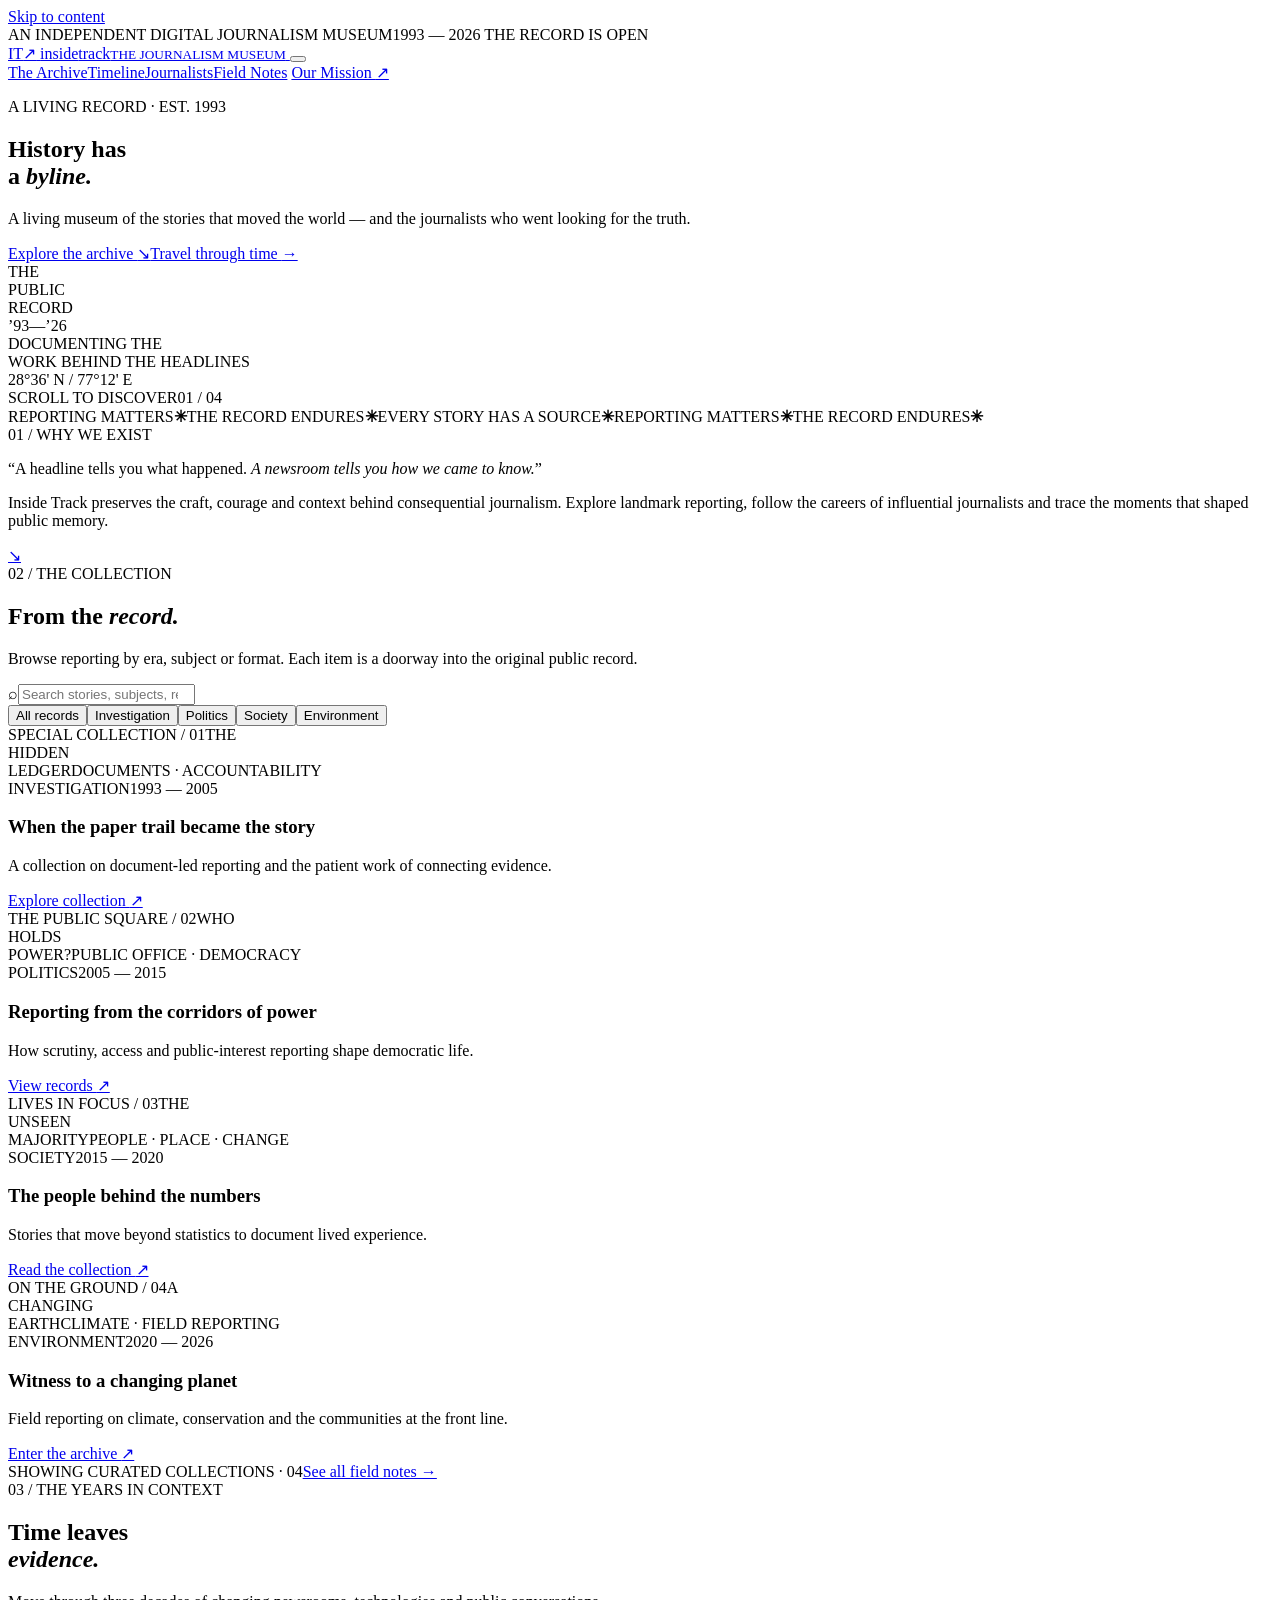
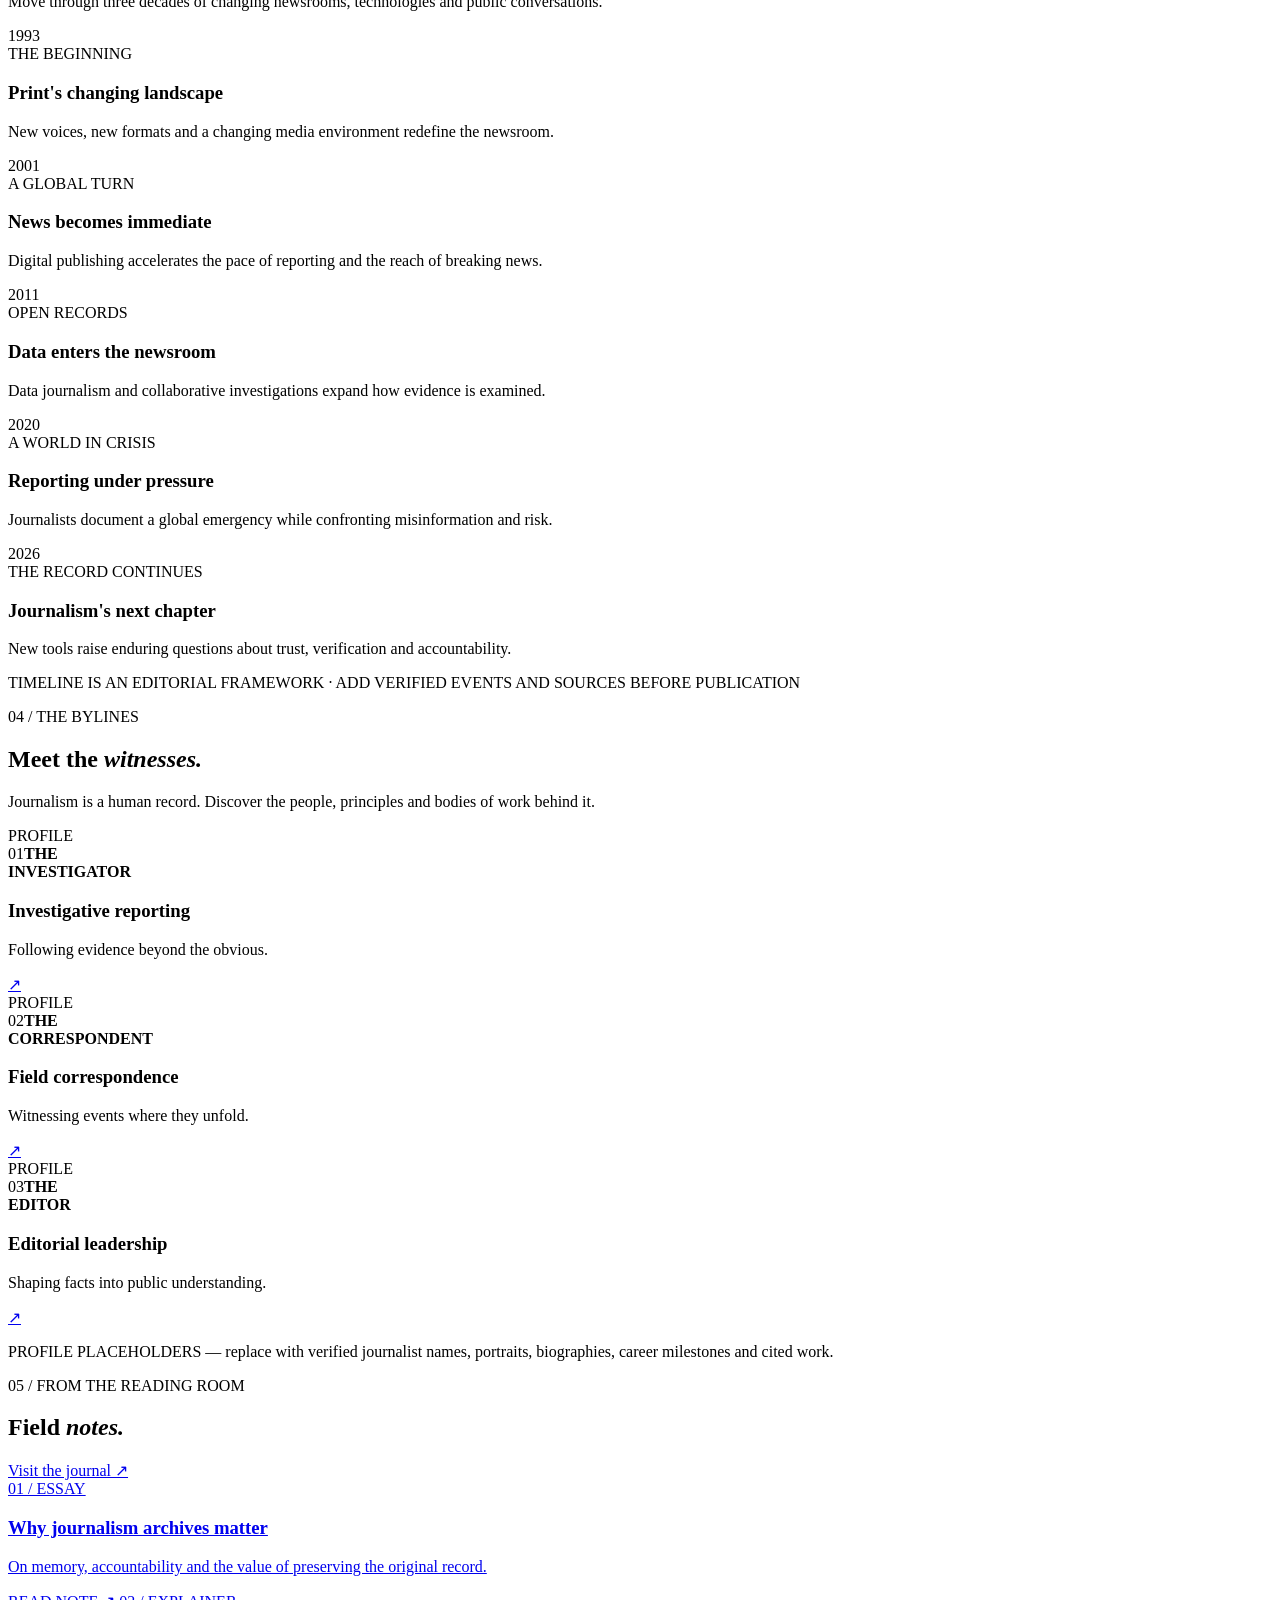
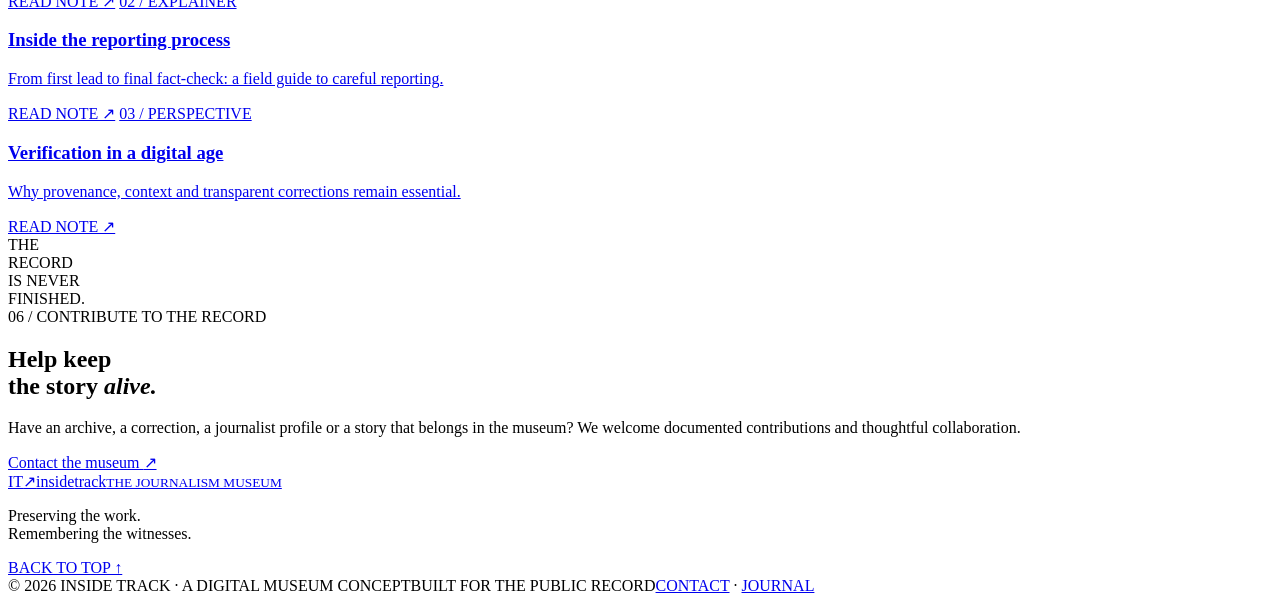
==== index.html @ 0c5228e6 "Add files via upload" ====
<!DOCTYPE html>
<html lang="en">
<head>
  <meta charset="UTF-8">
  <meta name="viewport" content="width=device-width, initial-scale=1.0">
  <meta name="description" content="Inside Track — a living digital museum of journalism, reporting and public memory from 1993 to today.">
  <meta name="theme-color" content="#111719">
  <title>Inside Track — The Record. The Reporter. The Truth.</title>
  <link rel="preconnect" href="https://fonts.googleapis.com">
  <link rel="preconnect" href="https://fonts.gstatic.com" crossorigin>
  <link href="https://fonts.googleapis.com/css2?family=DM+Mono:wght@400;500&family=DM+Sans:wght@400;500;600;700&family=Playfair+Display:wght@500;600;700;800&display=swap" rel="stylesheet">
  <link rel="stylesheet" href="css/style.css">
  <script src="js/script.js" defer></script>
</head>
<body>
  <a class="skip-link" href="#main">Skip to content</a>
  <div class="topline"><span>AN INDEPENDENT DIGITAL JOURNALISM MUSEUM</span><span>1993 — 2026 <i class="live-dot"></i> THE RECORD IS OPEN</span></div>

  <header class="site-header">
    <a class="brand" href="#home" aria-label="Inside Track home">
      <span class="brand-mark">IT<span>↗</span></span>
      <span class="brand-name">inside<span>track</span><small>THE JOURNALISM MUSEUM</small></span>
    </a>
    <button class="menu-toggle" aria-label="Open navigation" aria-expanded="false"><span></span><span></span></button>
    <nav class="main-nav" aria-label="Main navigation">
      <a href="#archive">The Archive</a><a href="#timeline">Timeline</a><a href="#journalists">Journalists</a><a href="#stories">Field Notes</a>
      <a class="nav-cta" href="#about">Our Mission <span>↗</span></a>
    </nav>
  </header>

  <main id="main">
    <section class="hero" id="home">
      <div class="hero-grid"></div>
      <div class="hero-copy">
        <p class="eyebrow"><span class="eyebrow-line"></span> A LIVING RECORD · EST. 1993</p>
        <h1>History has<br> a <em>byline.</em></h1>
        <p class="hero-intro">A living museum of the stories that moved the world — and the journalists who went looking for the truth.</p>
        <div class="hero-actions"><a class="button button-acid" href="#archive">Explore the archive <span>↘</span></a><a class="text-link" href="#timeline">Travel through time <span>→</span></a></div>
      </div>
      <div class="hero-art" aria-label="Abstract editorial artwork">
        <div class="orbit orbit-one"></div><div class="orbit orbit-two"></div>
        <div class="art-stamp">THE<br>PUBLIC<br>RECORD</div>
        <div class="art-year">’93<span>—</span>’26</div>
        <div class="art-caption">DOCUMENTING THE<br>WORK BEHIND THE HEADLINES</div>
        <div class="art-coordinate">28°36' N / 77°12' E</div>
      </div>
      <div class="hero-bottom"><span>SCROLL TO DISCOVER</span><span class="scroll-line"></span><span>01 / 04</span></div>
    </section>

    <section class="ticker" aria-label="Museum principles"><div class="ticker-track"><span>REPORTING MATTERS</span><b>✳</b><span>THE RECORD ENDURES</span><b>✳</b><span>EVERY STORY HAS A SOURCE</span><b>✳</b><span>REPORTING MATTERS</span><b>✳</b><span>THE RECORD ENDURES</span><b>✳</b></div></section>

    <section class="intro section-pad" id="about">
      <div class="section-kicker">01 / WHY WE EXIST</div>
      <div class="intro-content"><p class="display-quote">“A headline tells you what happened. <em>A newsroom tells you how we came to know.</em>”</p>
        <div class="intro-bottom"><p>Inside Track preserves the craft, courage and context behind consequential journalism. Explore landmark reporting, follow the careers of influential journalists and trace the moments that shaped public memory.</p><a class="circle-link" href="#journalists" aria-label="Explore journalists">↘</a></div>
      </div>
    </section>

    <section class="archive section-pad" id="archive">
      <div class="section-heading"><div><div class="section-kicker">02 / THE COLLECTION</div><h2>From the <em>record.</em></h2></div><p class="section-aside">Browse reporting by era, subject or format. Each item is a doorway into the original public record.</p></div>
      <div class="archive-tools">
        <label class="search-box"><span>⌕</span><input id="archiveSearch" type="search" placeholder="Search stories, subjects, reporters…" aria-label="Search archive"></label>
        <div class="filter-row" role="group" aria-label="Filter archive by category">
          <button class="filter-btn active" data-filter="all">All records</button><button class="filter-btn" data-filter="investigation">Investigation</button><button class="filter-btn" data-filter="politics">Politics</button><button class="filter-btn" data-filter="society">Society</button><button class="filter-btn" data-filter="environment">Environment</button>
        </div>
      </div>
      <div class="archive-grid" id="archiveGrid">
        <article class="archive-card feature-card" data-category="investigation" data-search="the hidden ledger investigative reporting corruption documents">
          <div class="card-visual visual-ledger"><span class="visual-label">SPECIAL COLLECTION / 01</span><span class="visual-big">THE<br>HIDDEN<br>LEDGER</span><span class="visual-foot">DOCUMENTS · ACCOUNTABILITY</span></div>
          <div class="card-meta"><span>INVESTIGATION</span><span>1993 — 2005</span></div><h3>When the paper trail became the story</h3><p>A collection on document-led reporting and the patient work of connecting evidence.</p><a href="#stories" class="card-link">Explore collection <span>↗</span></a>
        </article>
        <article class="archive-card" data-category="politics" data-search="power public office elections politics">
          <div class="card-visual visual-power"><span class="visual-label">THE PUBLIC SQUARE / 02</span><span class="visual-big">WHO<br>HOLDS<br>POWER?</span><span class="visual-foot">PUBLIC OFFICE · DEMOCRACY</span></div>
          <div class="card-meta"><span>POLITICS</span><span>2005 — 2015</span></div><h3>Reporting from the corridors of power</h3><p>How scrutiny, access and public-interest reporting shape democratic life.</p><a href="#stories" class="card-link">View records <span>↗</span></a>
        </article>
        <article class="archive-card" data-category="society" data-search="ordinary lives society communities people">
          <div class="card-visual visual-people"><span class="visual-label">LIVES IN FOCUS / 03</span><span class="visual-big">THE<br>UNSEEN<br>MAJORITY</span><span class="visual-foot">PEOPLE · PLACE · CHANGE</span></div>
          <div class="card-meta"><span>SOCIETY</span><span>2015 — 2020</span></div><h3>The people behind the numbers</h3><p>Stories that move beyond statistics to document lived experience.</p><a href="#stories" class="card-link">Read the collection <span>↗</span></a>
        </article>
        <article class="archive-card" data-category="environment" data-search="climate environment field reporting earth">
          <div class="card-visual visual-earth"><span class="visual-label">ON THE GROUND / 04</span><span class="visual-big">A<br>CHANGING<br>EARTH</span><span class="visual-foot">CLIMATE · FIELD REPORTING</span></div>
          <div class="card-meta"><span>ENVIRONMENT</span><span>2020 — 2026</span></div><h3>Witness to a changing planet</h3><p>Field reporting on climate, conservation and the communities at the front line.</p><a href="#stories" class="card-link">Enter the archive <span>↗</span></a>
        </article>
      </div>
      <p class="no-results" id="noResults" hidden>No records match your search. Try another term or category.</p>
      <div class="archive-foot"><span>SHOWING CURATED COLLECTIONS · 04</span><a href="#stories" class="text-link">See all field notes →</a></div>
    </section>

    <section class="timeline section-pad" id="timeline">
      <div class="section-heading light-heading"><div><div class="section-kicker">03 / THE YEARS IN CONTEXT</div><h2>Time leaves<br><em>evidence.</em></h2></div><p class="section-aside">Move through three decades of changing newsrooms, technologies and public conversations.</p></div>
      <div class="timeline-line">
        <article class="time-stop"><span class="time-year">1993</span><span class="time-dot"></span><div><span class="time-tag">THE BEGINNING</span><h3>Print's changing landscape</h3><p>New voices, new formats and a changing media environment redefine the newsroom.</p></div></article>
        <article class="time-stop"><span class="time-year">2001</span><span class="time-dot"></span><div><span class="time-tag">A GLOBAL TURN</span><h3>News becomes immediate</h3><p>Digital publishing accelerates the pace of reporting and the reach of breaking news.</p></div></article>
        <article class="time-stop"><span class="time-year">2011</span><span class="time-dot"></span><div><span class="time-tag">OPEN RECORDS</span><h3>Data enters the newsroom</h3><p>Data journalism and collaborative investigations expand how evidence is examined.</p></div></article>
        <article class="time-stop"><span class="time-year">2020</span><span class="time-dot"></span><div><span class="time-tag">A WORLD IN CRISIS</span><h3>Reporting under pressure</h3><p>Journalists document a global emergency while confronting misinformation and risk.</p></div></article>
        <article class="time-stop"><span class="time-year">2026</span><span class="time-dot"></span><div><span class="time-tag">THE RECORD CONTINUES</span><h3>Journalism's next chapter</h3><p>New tools raise enduring questions about trust, verification and accountability.</p></div></article>
      </div>
      <p class="timeline-note">TIMELINE IS AN EDITORIAL FRAMEWORK · ADD VERIFIED EVENTS AND SOURCES BEFORE PUBLICATION</p>
    </section>

    <section class="journalists section-pad" id="journalists">
      <div class="section-heading"><div><div class="section-kicker">04 / THE BYLINES</div><h2>Meet the <em>witnesses.</em></h2></div><p class="section-aside">Journalism is a human record. Discover the people, principles and bodies of work behind it.</p></div>
      <div class="people-grid">
        <article class="person-card"><div class="portrait portrait-one"><span>PROFILE<br>01</span><b>THE<br>INVESTIGATOR</b></div><div class="person-info"><div><h3>Investigative reporting</h3><p>Following evidence beyond the obvious.</p></div><a href="#stories" aria-label="Explore investigative reporting">↗</a></div></article>
        <article class="person-card"><div class="portrait portrait-two"><span>PROFILE<br>02</span><b>THE<br>CORRESPONDENT</b></div><div class="person-info"><div><h3>Field correspondence</h3><p>Witnessing events where they unfold.</p></div><a href="#stories" aria-label="Explore field correspondence">↗</a></div></article>
        <article class="person-card"><div class="portrait portrait-three"><span>PROFILE<br>03</span><b>THE<br>EDITOR</b></div><div class="person-info"><div><h3>Editorial leadership</h3><p>Shaping facts into public understanding.</p></div><a href="#stories" aria-label="Explore editorial leadership">↗</a></div></article>
      </div>
      <p class="editorial-note">PROFILE PLACEHOLDERS — replace with verified journalist names, portraits, biographies, career milestones and cited work.</p>
    </section>

    <section class="field-notes section-pad" id="stories">
      <div class="section-heading"><div><div class="section-kicker">05 / FROM THE READING ROOM</div><h2>Field <em>notes.</em></h2></div><a class="text-link" href="blogs/index.html">Visit the journal ↗</a></div>
      <div class="notes-grid">
        <a class="note-card" href="blogs/why-archives-matter.html"><span class="note-number">01 / ESSAY</span><h3>Why journalism archives matter</h3><p>On memory, accountability and the value of preserving the original record.</p><span class="note-arrow">READ NOTE ↗</span></a>
        <a class="note-card" href="blogs/inside-the-reporting-process.html"><span class="note-number">02 / EXPLAINER</span><h3>Inside the reporting process</h3><p>From first lead to final fact-check: a field guide to careful reporting.</p><span class="note-arrow">READ NOTE ↗</span></a>
        <a class="note-card" href="blogs/verification-in-a-digital-age.html"><span class="note-number">03 / PERSPECTIVE</span><h3>Verification in a digital age</h3><p>Why provenance, context and transparent corrections remain essential.</p><span class="note-arrow">READ NOTE ↗</span></a>
      </div>
    </section>

    <section class="visit section-pad">
      <div class="visit-art"><div class="visit-ring"></div><span>THE<br>RECORD<br>IS NEVER<br>FINISHED.</span></div>
      <div class="visit-copy"><div class="section-kicker">06 / CONTRIBUTE TO THE RECORD</div><h2>Help keep<br>the story <em>alive.</em></h2><p>Have an archive, a correction, a journalist profile or a story that belongs in the museum? We welcome documented contributions and thoughtful collaboration.</p><a class="button button-acid" href="mailto:hello@insidetrack.example">Contact the museum <span>↗</span></a></div>
    </section>
  </main>

  <footer class="site-footer">
    <div class="footer-top"><a class="brand footer-brand" href="#home"><span class="brand-mark">IT<span>↗</span></span><span class="brand-name">inside<span>track</span><small>THE JOURNALISM MUSEUM</small></span></a><p>Preserving the work.<br>Remembering the witnesses.</p><a href="#home" class="back-top">BACK TO TOP ↑</a></div>
    <div class="footer-bottom"><span>© 2026 INSIDE TRACK · A DIGITAL MUSEUM CONCEPT</span><span>BUILT FOR THE PUBLIC RECORD</span><span><a href="mailto:hello@insidetrack.example">CONTACT</a> · <a href="blogs/index.html">JOURNAL</a></span></div>
  </footer>
</body>
</html>
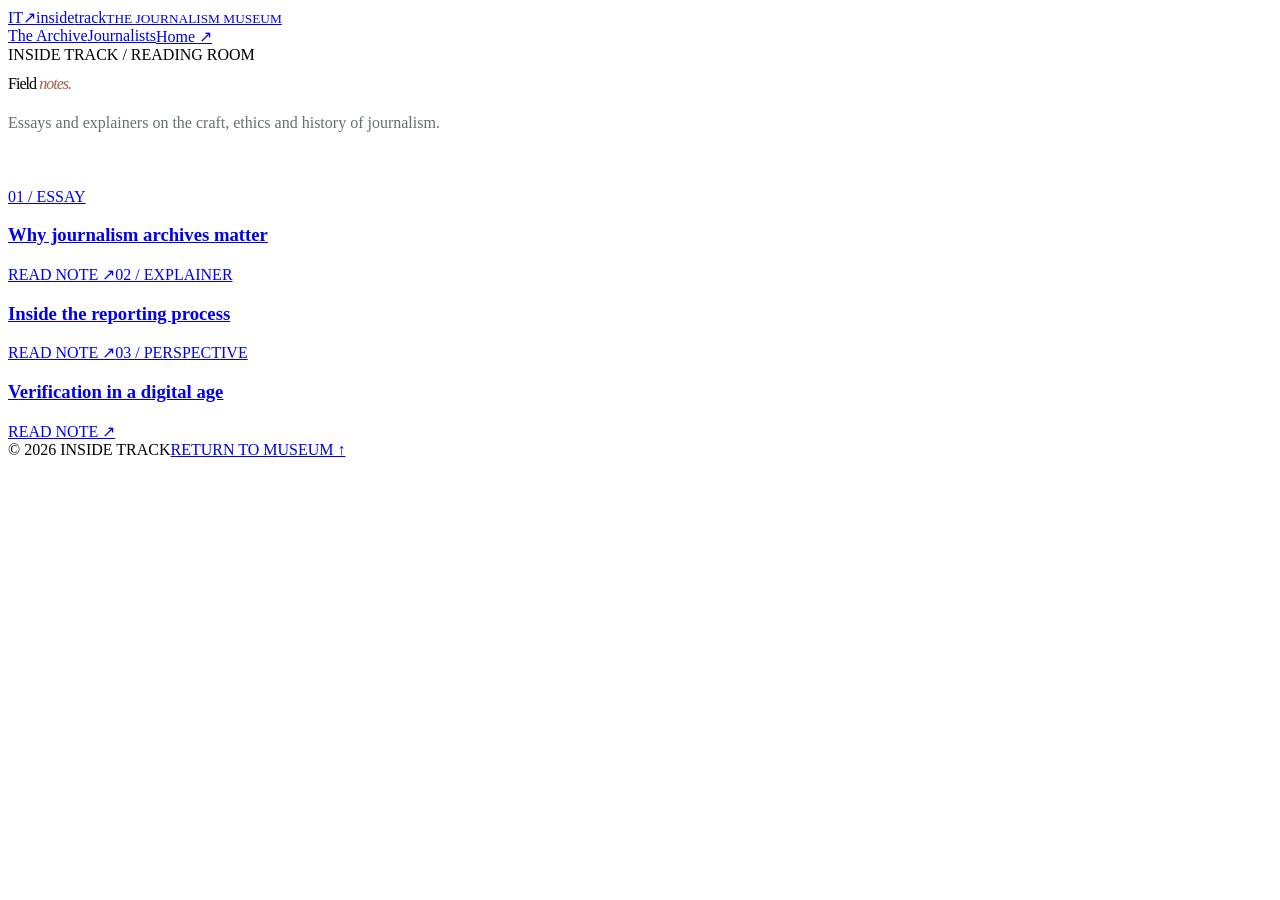
==== commit 77b8bd6d: "Add files via upload" ====
--- a/index.html
+++ b/index.html
@@ -1,131 +1,4 @@
-<!DOCTYPE html>
-<html lang="en">
-<head>
-  <meta charset="UTF-8">
-  <meta name="viewport" content="width=device-width, initial-scale=1.0">
-  <meta name="description" content="Inside Track — a living digital museum of journalism, reporting and public memory from 1993 to today.">
-  <meta name="theme-color" content="#111719">
-  <title>Inside Track — The Record. The Reporter. The Truth.</title>
-  <link rel="preconnect" href="https://fonts.googleapis.com">
-  <link rel="preconnect" href="https://fonts.gstatic.com" crossorigin>
-  <link href="https://fonts.googleapis.com/css2?family=DM+Mono:wght@400;500&family=DM+Sans:wght@400;500;600;700&family=Playfair+Display:wght@500;600;700;800&display=swap" rel="stylesheet">
-  <link rel="stylesheet" href="css/style.css">
-  <script src="js/script.js" defer></script>
-</head>
-<body>
-  <a class="skip-link" href="#main">Skip to content</a>
-  <div class="topline"><span>AN INDEPENDENT DIGITAL JOURNALISM MUSEUM</span><span>1993 — 2026 <i class="live-dot"></i> THE RECORD IS OPEN</span></div>
-
-  <header class="site-header">
-    <a class="brand" href="#home" aria-label="Inside Track home">
-      <span class="brand-mark">IT<span>↗</span></span>
-      <span class="brand-name">inside<span>track</span><small>THE JOURNALISM MUSEUM</small></span>
-    </a>
-    <button class="menu-toggle" aria-label="Open navigation" aria-expanded="false"><span></span><span></span></button>
-    <nav class="main-nav" aria-label="Main navigation">
-      <a href="#archive">The Archive</a><a href="#timeline">Timeline</a><a href="#journalists">Journalists</a><a href="#stories">Field Notes</a>
-      <a class="nav-cta" href="#about">Our Mission <span>↗</span></a>
-    </nav>
-  </header>
-
-  <main id="main">
-    <section class="hero" id="home">
-      <div class="hero-grid"></div>
-      <div class="hero-copy">
-        <p class="eyebrow"><span class="eyebrow-line"></span> A LIVING RECORD · EST. 1993</p>
-        <h1>History has<br> a <em>byline.</em></h1>
-        <p class="hero-intro">A living museum of the stories that moved the world — and the journalists who went looking for the truth.</p>
-        <div class="hero-actions"><a class="button button-acid" href="#archive">Explore the archive <span>↘</span></a><a class="text-link" href="#timeline">Travel through time <span>→</span></a></div>
-      </div>
-      <div class="hero-art" aria-label="Abstract editorial artwork">
-        <div class="orbit orbit-one"></div><div class="orbit orbit-two"></div>
-        <div class="art-stamp">THE<br>PUBLIC<br>RECORD</div>
-        <div class="art-year">’93<span>—</span>’26</div>
-        <div class="art-caption">DOCUMENTING THE<br>WORK BEHIND THE HEADLINES</div>
-        <div class="art-coordinate">28°36' N / 77°12' E</div>
-      </div>
-      <div class="hero-bottom"><span>SCROLL TO DISCOVER</span><span class="scroll-line"></span><span>01 / 04</span></div>
-    </section>
-
-    <section class="ticker" aria-label="Museum principles"><div class="ticker-track"><span>REPORTING MATTERS</span><b>✳</b><span>THE RECORD ENDURES</span><b>✳</b><span>EVERY STORY HAS A SOURCE</span><b>✳</b><span>REPORTING MATTERS</span><b>✳</b><span>THE RECORD ENDURES</span><b>✳</b></div></section>
-
-    <section class="intro section-pad" id="about">
-      <div class="section-kicker">01 / WHY WE EXIST</div>
-      <div class="intro-content"><p class="display-quote">“A headline tells you what happened. <em>A newsroom tells you how we came to know.</em>”</p>
-        <div class="intro-bottom"><p>Inside Track preserves the craft, courage and context behind consequential journalism. Explore landmark reporting, follow the careers of influential journalists and trace the moments that shaped public memory.</p><a class="circle-link" href="#journalists" aria-label="Explore journalists">↘</a></div>
-      </div>
-    </section>
-
-    <section class="archive section-pad" id="archive">
-      <div class="section-heading"><div><div class="section-kicker">02 / THE COLLECTION</div><h2>From the <em>record.</em></h2></div><p class="section-aside">Browse reporting by era, subject or format. Each item is a doorway into the original public record.</p></div>
-      <div class="archive-tools">
-        <label class="search-box"><span>⌕</span><input id="archiveSearch" type="search" placeholder="Search stories, subjects, reporters…" aria-label="Search archive"></label>
-        <div class="filter-row" role="group" aria-label="Filter archive by category">
-          <button class="filter-btn active" data-filter="all">All records</button><button class="filter-btn" data-filter="investigation">Investigation</button><button class="filter-btn" data-filter="politics">Politics</button><button class="filter-btn" data-filter="society">Society</button><button class="filter-btn" data-filter="environment">Environment</button>
-        </div>
-      </div>
-      <div class="archive-grid" id="archiveGrid">
-        <article class="archive-card feature-card" data-category="investigation" data-search="the hidden ledger investigative reporting corruption documents">
-          <div class="card-visual visual-ledger"><span class="visual-label">SPECIAL COLLECTION / 01</span><span class="visual-big">THE<br>HIDDEN<br>LEDGER</span><span class="visual-foot">DOCUMENTS · ACCOUNTABILITY</span></div>
-          <div class="card-meta"><span>INVESTIGATION</span><span>1993 — 2005</span></div><h3>When the paper trail became the story</h3><p>A collection on document-led reporting and the patient work of connecting evidence.</p><a href="#stories" class="card-link">Explore collection <span>↗</span></a>
-        </article>
-        <article class="archive-card" data-category="politics" data-search="power public office elections politics">
-          <div class="card-visual visual-power"><span class="visual-label">THE PUBLIC SQUARE / 02</span><span class="visual-big">WHO<br>HOLDS<br>POWER?</span><span class="visual-foot">PUBLIC OFFICE · DEMOCRACY</span></div>
-          <div class="card-meta"><span>POLITICS</span><span>2005 — 2015</span></div><h3>Reporting from the corridors of power</h3><p>How scrutiny, access and public-interest reporting shape democratic life.</p><a href="#stories" class="card-link">View records <span>↗</span></a>
-        </article>
-        <article class="archive-card" data-category="society" data-search="ordinary lives society communities people">
-          <div class="card-visual visual-people"><span class="visual-label">LIVES IN FOCUS / 03</span><span class="visual-big">THE<br>UNSEEN<br>MAJORITY</span><span class="visual-foot">PEOPLE · PLACE · CHANGE</span></div>
-          <div class="card-meta"><span>SOCIETY</span><span>2015 — 2020</span></div><h3>The people behind the numbers</h3><p>Stories that move beyond statistics to document lived experience.</p><a href="#stories" class="card-link">Read the collection <span>↗</span></a>
-        </article>
-        <article class="archive-card" data-category="environment" data-search="climate environment field reporting earth">
-          <div class="card-visual visual-earth"><span class="visual-label">ON THE GROUND / 04</span><span class="visual-big">A<br>CHANGING<br>EARTH</span><span class="visual-foot">CLIMATE · FIELD REPORTING</span></div>
-          <div class="card-meta"><span>ENVIRONMENT</span><span>2020 — 2026</span></div><h3>Witness to a changing planet</h3><p>Field reporting on climate, conservation and the communities at the front line.</p><a href="#stories" class="card-link">Enter the archive <span>↗</span></a>
-        </article>
-      </div>
-      <p class="no-results" id="noResults" hidden>No records match your search. Try another term or category.</p>
-      <div class="archive-foot"><span>SHOWING CURATED COLLECTIONS · 04</span><a href="#stories" class="text-link">See all field notes →</a></div>
-    </section>
-
-    <section class="timeline section-pad" id="timeline">
-      <div class="section-heading light-heading"><div><div class="section-kicker">03 / THE YEARS IN CONTEXT</div><h2>Time leaves<br><em>evidence.</em></h2></div><p class="section-aside">Move through three decades of changing newsrooms, technologies and public conversations.</p></div>
-      <div class="timeline-line">
-        <article class="time-stop"><span class="time-year">1993</span><span class="time-dot"></span><div><span class="time-tag">THE BEGINNING</span><h3>Print's changing landscape</h3><p>New voices, new formats and a changing media environment redefine the newsroom.</p></div></article>
-        <article class="time-stop"><span class="time-year">2001</span><span class="time-dot"></span><div><span class="time-tag">A GLOBAL TURN</span><h3>News becomes immediate</h3><p>Digital publishing accelerates the pace of reporting and the reach of breaking news.</p></div></article>
-        <article class="time-stop"><span class="time-year">2011</span><span class="time-dot"></span><div><span class="time-tag">OPEN RECORDS</span><h3>Data enters the newsroom</h3><p>Data journalism and collaborative investigations expand how evidence is examined.</p></div></article>
-        <article class="time-stop"><span class="time-year">2020</span><span class="time-dot"></span><div><span class="time-tag">A WORLD IN CRISIS</span><h3>Reporting under pressure</h3><p>Journalists document a global emergency while confronting misinformation and risk.</p></div></article>
-        <article class="time-stop"><span class="time-year">2026</span><span class="time-dot"></span><div><span class="time-tag">THE RECORD CONTINUES</span><h3>Journalism's next chapter</h3><p>New tools raise enduring questions about trust, verification and accountability.</p></div></article>
-      </div>
-      <p class="timeline-note">TIMELINE IS AN EDITORIAL FRAMEWORK · ADD VERIFIED EVENTS AND SOURCES BEFORE PUBLICATION</p>
-    </section>
-
-    <section class="journalists section-pad" id="journalists">
-      <div class="section-heading"><div><div class="section-kicker">04 / THE BYLINES</div><h2>Meet the <em>witnesses.</em></h2></div><p class="section-aside">Journalism is a human record. Discover the people, principles and bodies of work behind it.</p></div>
-      <div class="people-grid">
-        <article class="person-card"><div class="portrait portrait-one"><span>PROFILE<br>01</span><b>THE<br>INVESTIGATOR</b></div><div class="person-info"><div><h3>Investigative reporting</h3><p>Following evidence beyond the obvious.</p></div><a href="#stories" aria-label="Explore investigative reporting">↗</a></div></article>
-        <article class="person-card"><div class="portrait portrait-two"><span>PROFILE<br>02</span><b>THE<br>CORRESPONDENT</b></div><div class="person-info"><div><h3>Field correspondence</h3><p>Witnessing events where they unfold.</p></div><a href="#stories" aria-label="Explore field correspondence">↗</a></div></article>
-        <article class="person-card"><div class="portrait portrait-three"><span>PROFILE<br>03</span><b>THE<br>EDITOR</b></div><div class="person-info"><div><h3>Editorial leadership</h3><p>Shaping facts into public understanding.</p></div><a href="#stories" aria-label="Explore editorial leadership">↗</a></div></article>
-      </div>
-      <p class="editorial-note">PROFILE PLACEHOLDERS — replace with verified journalist names, portraits, biographies, career milestones and cited work.</p>
-    </section>
-
-    <section class="field-notes section-pad" id="stories">
-      <div class="section-heading"><div><div class="section-kicker">05 / FROM THE READING ROOM</div><h2>Field <em>notes.</em></h2></div><a class="text-link" href="blogs/index.html">Visit the journal ↗</a></div>
-      <div class="notes-grid">
-        <a class="note-card" href="blogs/why-archives-matter.html"><span class="note-number">01 / ESSAY</span><h3>Why journalism archives matter</h3><p>On memory, accountability and the value of preserving the original record.</p><span class="note-arrow">READ NOTE ↗</span></a>
-        <a class="note-card" href="blogs/inside-the-reporting-process.html"><span class="note-number">02 / EXPLAINER</span><h3>Inside the reporting process</h3><p>From first lead to final fact-check: a field guide to careful reporting.</p><span class="note-arrow">READ NOTE ↗</span></a>
-        <a class="note-card" href="blogs/verification-in-a-digital-age.html"><span class="note-number">03 / PERSPECTIVE</span><h3>Verification in a digital age</h3><p>Why provenance, context and transparent corrections remain essential.</p><span class="note-arrow">READ NOTE ↗</span></a>
-      </div>
-    </section>
-
-    <section class="visit section-pad">
-      <div class="visit-art"><div class="visit-ring"></div><span>THE<br>RECORD<br>IS NEVER<br>FINISHED.</span></div>
-      <div class="visit-copy"><div class="section-kicker">06 / CONTRIBUTE TO THE RECORD</div><h2>Help keep<br>the story <em>alive.</em></h2><p>Have an archive, a correction, a journalist profile or a story that belongs in the museum? We welcome documented contributions and thoughtful collaboration.</p><a class="button button-acid" href="mailto:hello@insidetrack.example">Contact the museum <span>↗</span></a></div>
-    </section>
-  </main>
-
-  <footer class="site-footer">
-    <div class="footer-top"><a class="brand footer-brand" href="#home"><span class="brand-mark">IT<span>↗</span></span><span class="brand-name">inside<span>track</span><small>THE JOURNALISM MUSEUM</small></span></a><p>Preserving the work.<br>Remembering the witnesses.</p><a href="#home" class="back-top">BACK TO TOP ↑</a></div>
-    <div class="footer-bottom"><span>© 2026 INSIDE TRACK · A DIGITAL MUSEUM CONCEPT</span><span>BUILT FOR THE PUBLIC RECORD</span><span><a href="mailto:hello@insidetrack.example">CONTACT</a> · <a href="blogs/index.html">JOURNAL</a></span></div>
-  </footer>
-</body>
-</html>
+<!doctype html>
+<html lang="en"><head><meta charset="utf-8"><meta name="viewport" content="width=device-width,initial-scale=1"><title>Field Notes — Inside Track</title><link rel="stylesheet" href="../css/style.css"></head>
+<body><header class="site-header"><a class="brand" href="../index.html"><span class="brand-mark">IT<span>↗</span></span><span class="brand-name">inside<span>track</span><small>THE JOURNALISM MUSEUM</small></span></a><nav class="main-nav" style="display:flex"><a href="../index.html#archive">The Archive</a><a href="../index.html#journalists">Journalists</a><a href="../index.html">Home ↗</a></nav></header>
+<main class="section-pad"><div class="section-kicker">INSIDE TRACK / READING ROOM</div><h1 style="font:600 clamp(55px,8vw,100px)/.95 var(--serif);letter-spacing:-.06em">Field <em style="color:#a95f43">notes.</em></h1><p style="max-width:600px;line-height:1.8;color:#66716b">Essays and explainers on the craft, ethics and history of journalism.</p><div class="notes-grid" style="margin-top:50px"><a class="note-card" href="why-archives-matter.html"><span class="note-number">01 / ESSAY</span><h3>Why journalism archives matter</h3><span class="note-arrow">READ NOTE ↗</span></a><a class="note-card" href="inside-the-reporting-process.html"><span class="note-number">02 / EXPLAINER</span><h3>Inside the reporting process</h3><span class="note-arrow">READ NOTE ↗</span></a><a class="note-card" href="verification-in-a-digital-age.html"><span class="note-number">03 / PERSPECTIVE</span><h3>Verification in a digital age</h3><span class="note-arrow">READ NOTE ↗</span></a></div></main><footer class="site-footer"><div class="footer-bottom"><span>© 2026 INSIDE TRACK</span><a href="../index.html">RETURN TO MUSEUM ↑</a></div></footer></body></html>
